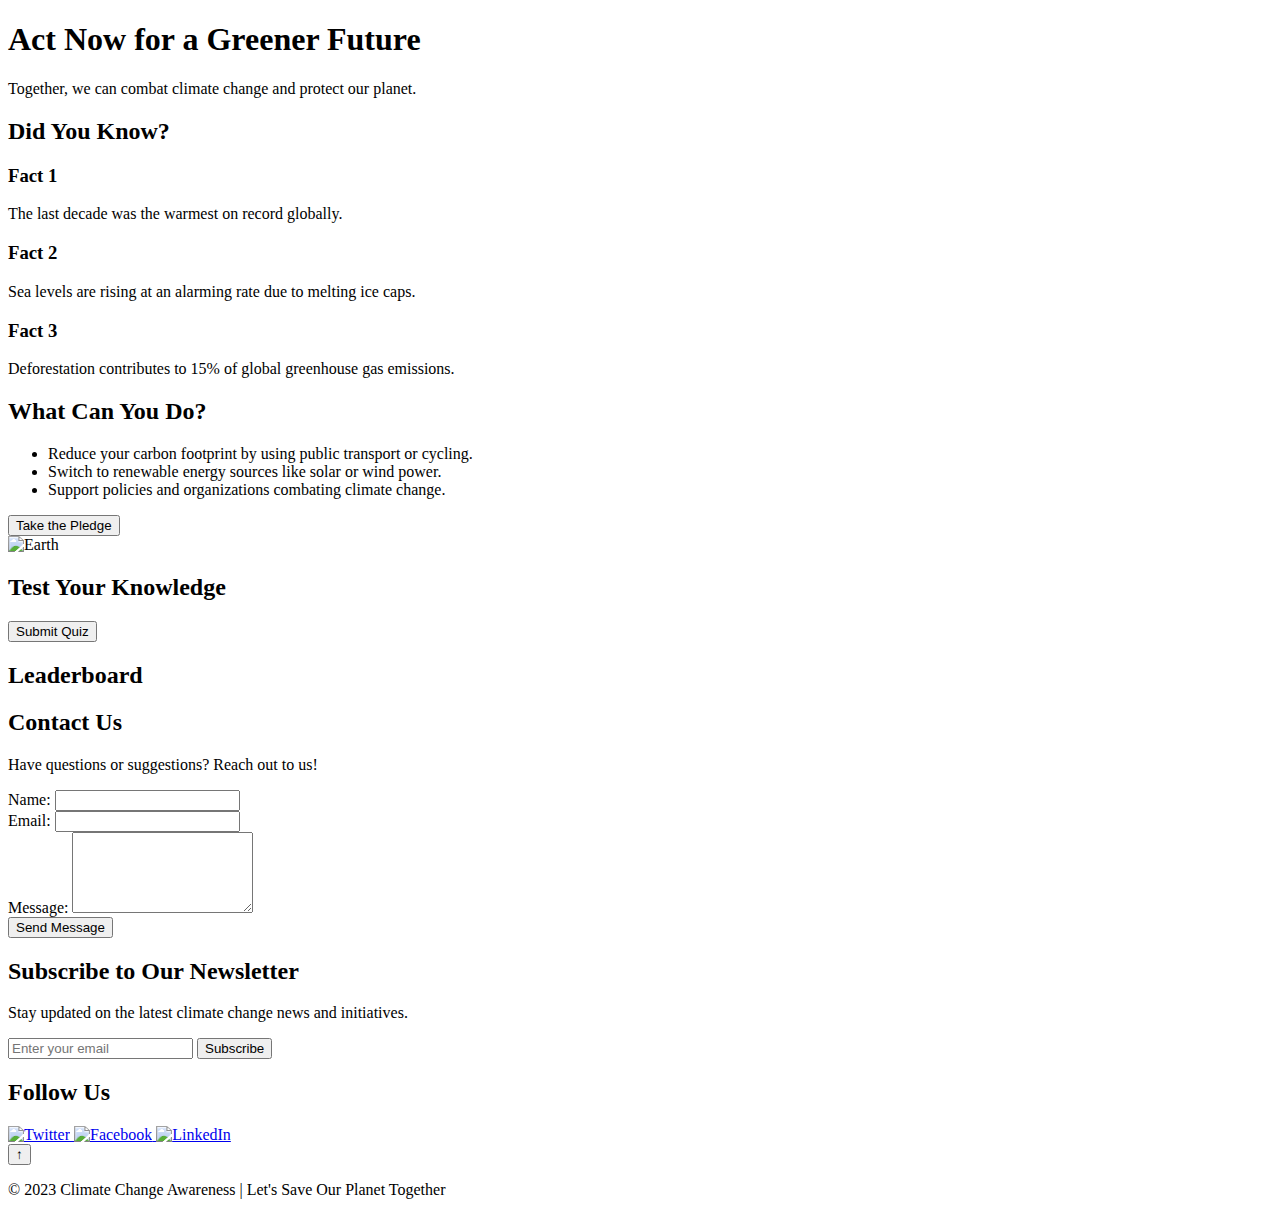
==== index.html @ f74001a7 "Create index.html" ====
<!DOCTYPE html>
<html lang="en">
<head>
  <meta charset="UTF-8">
  <meta name="viewport" content="width=device-width, initial-scale=1.0">
  <title>Climate Change Awareness</title>
  <link rel="stylesheet" href="styles.css">
</head>
<body>
  <header>
    <h1>Act Now for a Greener Future</h1>
    <p class="subtitle">Together, we can combat climate change and protect our planet.</p>
  </header>

  <main>
    <!-- Facts Section -->
    <section id="facts">
      <h2>Did You Know?</h2>
      <div class="fact-container">
        <div class="fact-box">
          <h3>Fact 1</h3>
          <p>The last decade was the warmest on record globally.</p>
        </div>
        <div class="fact-box">
          <h3>Fact 2</h3>
          <p>Sea levels are rising at an alarming rate due to melting ice caps.</p>
        </div>
        <div class="fact-box">
          <h3>Fact 3</h3>
          <p>Deforestation contributes to 15% of global greenhouse gas emissions.</p>
        </div>
      </div>
    </section>

    <!-- Call to Action Section -->
    <section id="call-to-action">
      <h2>What Can You Do?</h2>
      <ul>
        <li>Reduce your carbon footprint by using public transport or cycling.</li>
        <li>Switch to renewable energy sources like solar or wind power.</li>
        <li>Support policies and organizations combating climate change.</li>
      </ul>
      <button id="pledge-button">Take the Pledge</button>
    </section>

    <!-- Animation Section -->
    <section id="animation">
      <div class="earth">
        <img src="https://upload.wikimedia.org/wikipedia/commons/thumb/9/97/The_Earth_seen_from_Apollo_17.jpg/640px-The_Earth_seen_from_Apollo_17.jpg" alt="Earth">
      </div>
    </section>

    <!-- Quiz Section -->
    <section id="quiz">
      <h2>Test Your Knowledge</h2>
      <div id="quiz-progress">
        <div id="progress-bar"></div>
      </div>
      <div id="quiz-questions">
        <!-- Quiz questions will be dynamically inserted here -->
      </div>
      <button id="submit-quiz">Submit Quiz</button>
      <p id="quiz-result"></p>
    </section>

    <!-- Leaderboard Section -->
    <section id="leaderboard">
      <h2>Leaderboard</h2>
      <ul id="leaderboard-list"></ul>
    </section>

    <!-- Contact Section -->
    <section id="contact">
      <h2>Contact Us</h2>
      <p>Have questions or suggestions? Reach out to us!</p>
      <form id="contact-form" action="https://formspree.io/f/mqapearb" method="POST">
        <div class="form-group">
          <label for="name">Name:</label>
          <input type="text" id="name" name="name" required aria-required="true">
        </div>
        <div class="form-group">
          <label for="email">Email:</label>
          <input type="email" id="email" name="email" required aria-required="true">
        </div>
        <div class="form-group">
          <label for="message">Message:</label>
          <textarea id="message" name="message" rows="5" required aria-required="true"></textarea>
        </div>
        <button type="submit">Send Message</button>
      </form>
      <p id="form-message"></p>
    </section>

    <!-- Newsletter Section -->
    <section id="newsletter">
      <h2>Subscribe to Our Newsletter</h2>
      <p>Stay updated on the latest climate change news and initiatives.</p>
      <form id="newsletter-form">
        <input type="email" id="newsletter-email" placeholder="Enter your email" required>
        <button type="submit">Subscribe</button>
      </form>
      <p id="newsletter-message"></p>
    </section>

    <!-- Social Media Section -->
    <section id="social-media">
      <h2>Follow Us</h2>
      <div class="social-icons">
        <a href="https://twitter.com" target="_blank" aria-label="Twitter">
          <img src="https://cdn-icons-png.flaticon.com/512/124/124021.png" alt="Twitter" width="40">
        </a>
        <a href="https://facebook.com" target="_blank" aria-label="Facebook">
          <img src="https://cdn-icons-png.flaticon.com/512/124/124010.png" alt="Facebook" width="40">
        </a>
        <a href="https://linkedin.com" target="_blank" aria-label="LinkedIn">
          <img src="https://cdn-icons-png.flaticon.com/512/174/174857.png" alt="LinkedIn" width="40">
        </a>
      </div>
    </section>
  </main>

  <!-- Scroll-to-Top Button -->
  <button id="scroll-to-top" title="Go to top">↑</button>

  <!-- Footer -->
  <footer>
    <p>&copy; 2023 Climate Change Awareness | Let's Save Our Planet Together</p>
  </footer>

  <script src="script.js"></script>
</body>
</html>
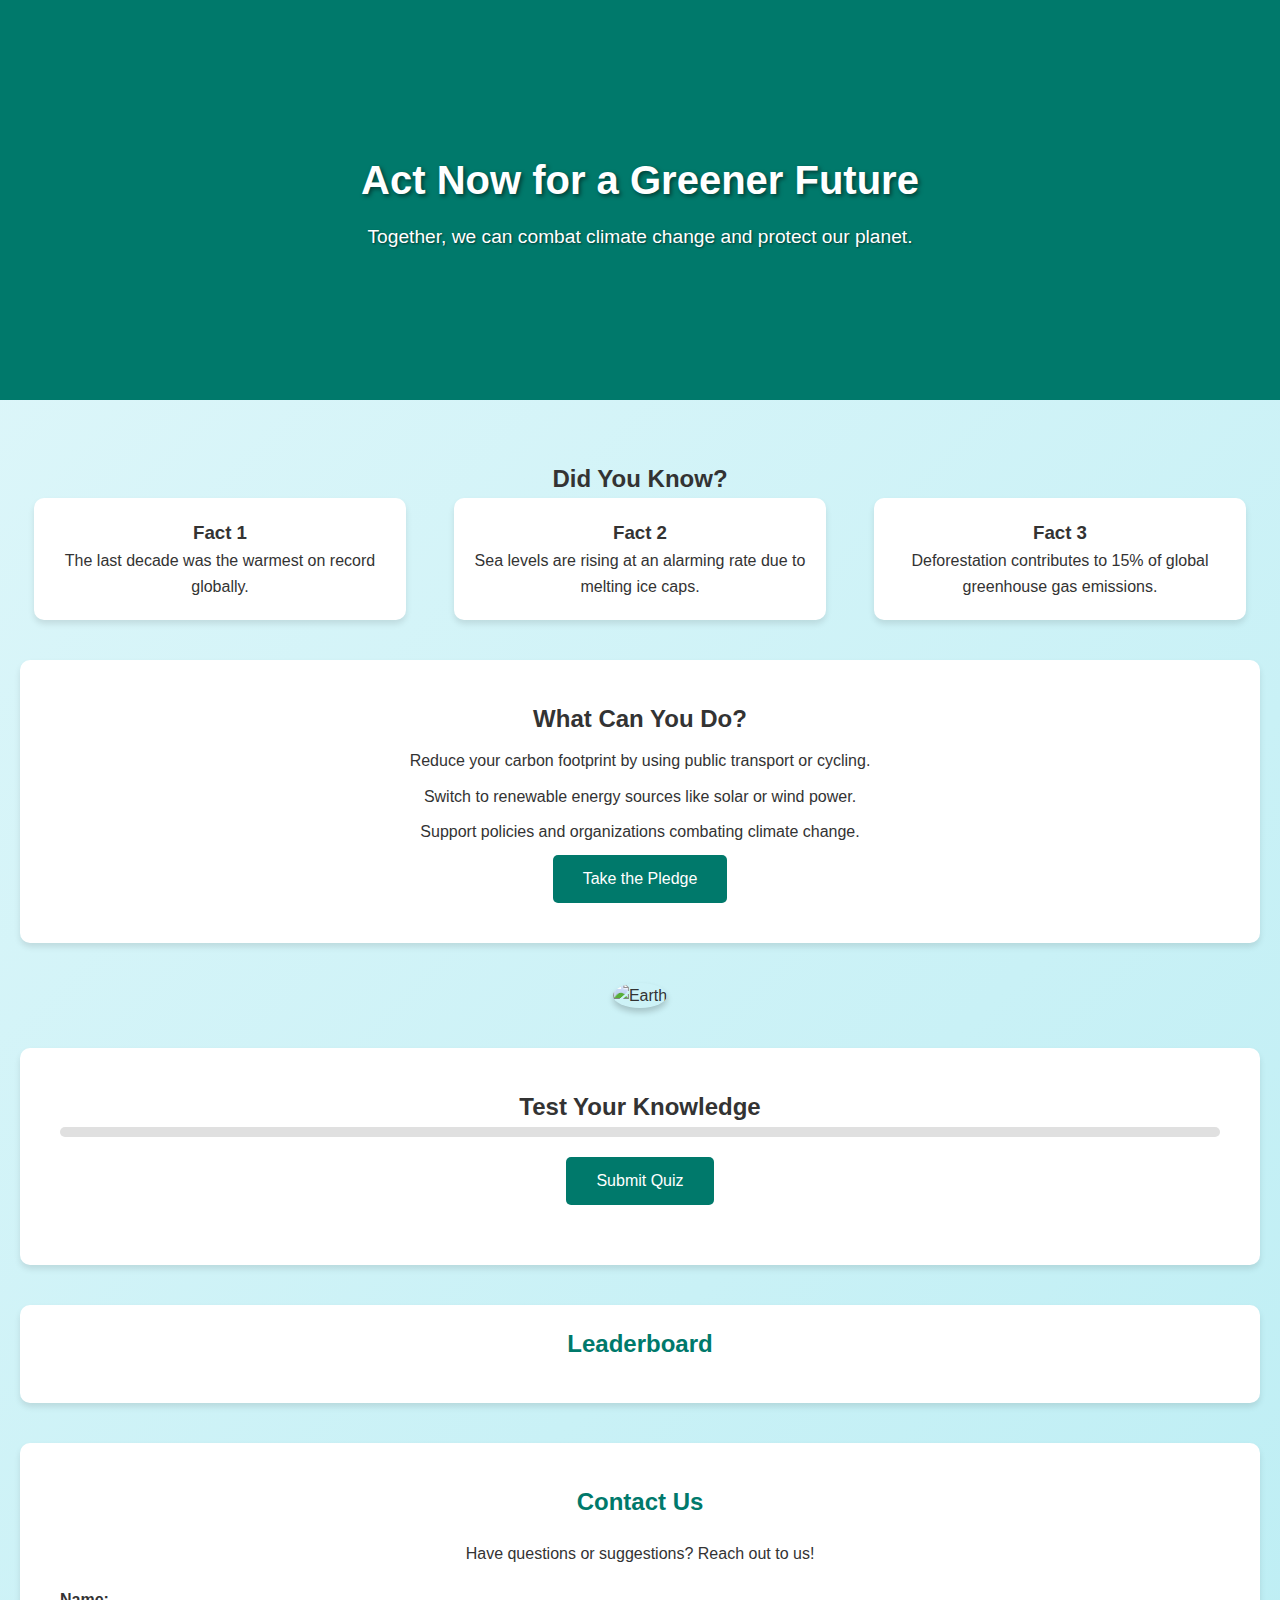
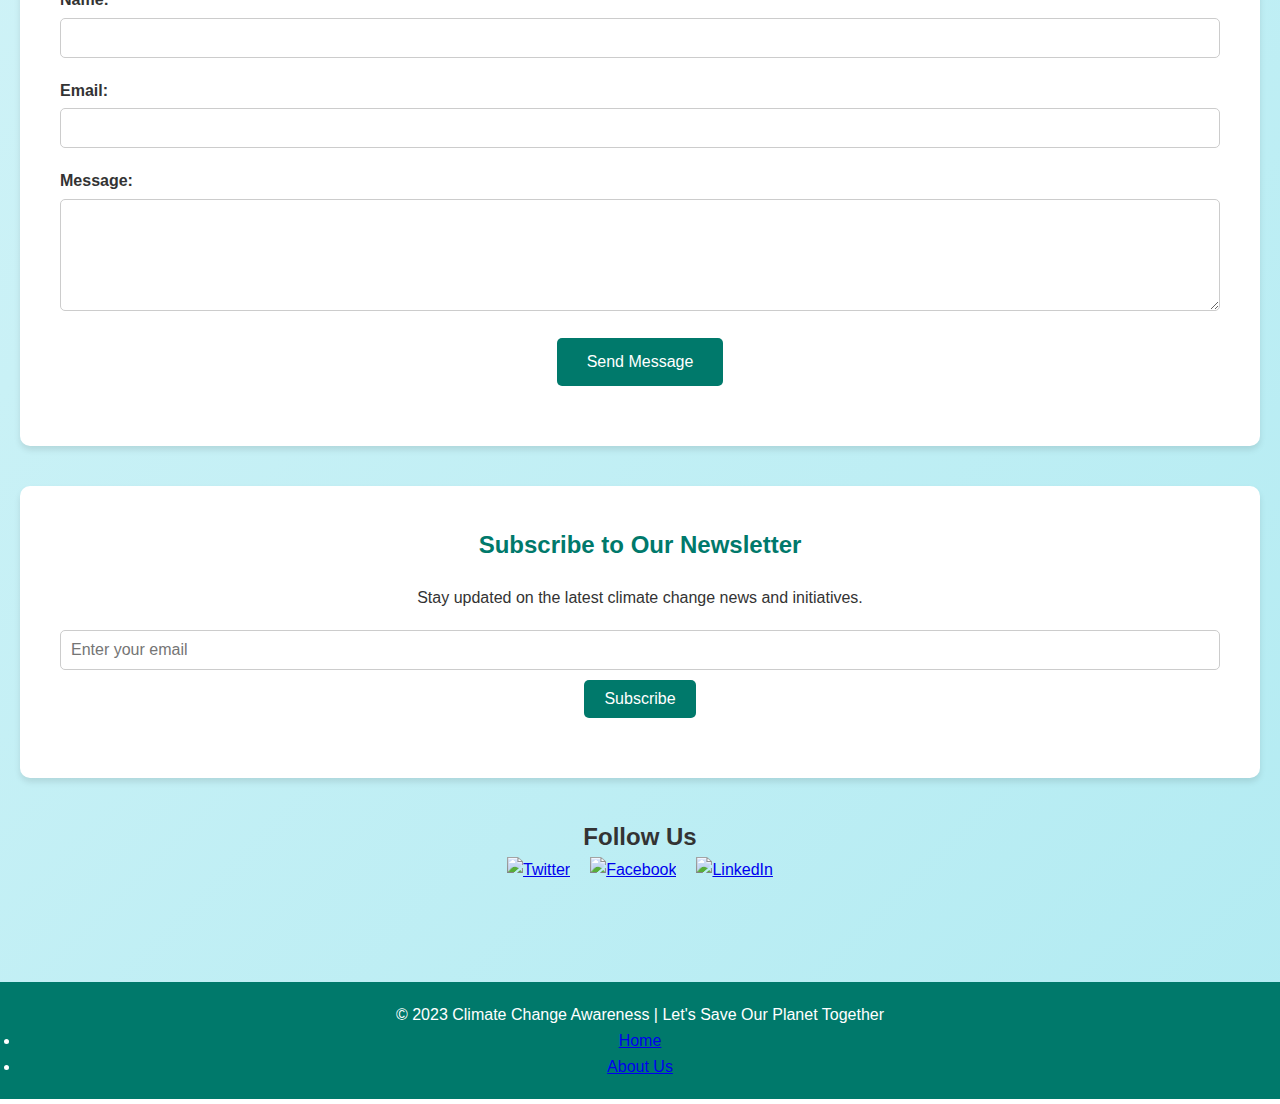
==== commit 48b8e410: "Update index.html" ====
--- a/index.html
+++ b/index.html
@@ -5,12 +5,13 @@
   <meta name="viewport" content="width=device-width, initial-scale=1.0">
   <title>Climate Change Awareness</title>
   <link rel="stylesheet" href="styles.css">
+  <header>
+     <h1>Act Now for a Greener Future</h1>
+     <p class="subtitle">Together, we can combat climate change and protect our planet.</p>
+     
+   </header>
 </head>
 <body>
-  <header>
-    <h1>Act Now for a Greener Future</h1>
-    <p class="subtitle">Together, we can combat climate change and protect our planet.</p>
-  </header>
 
   <main>
     <!-- Facts Section -->
@@ -125,7 +126,14 @@
   <!-- Footer -->
   <footer>
     <p>&copy; 2023 Climate Change Awareness | Let's Save Our Planet Together</p>
+    <nav>
+      <ul>
+        <li><a href="index.html">Home</a></li>
+        <li><a href="about.html">About Us</a></li>
+      </ul>
+    </nav>
   </footer>
+
 
   <script src="script.js"></script>
 </body>
--- a/styles.css
+++ b/styles.css
@@ -0,0 +1,412 @@
+/* General Styles */
+* {
+  margin: 0;
+  padding: 0;
+  box-sizing: border-box;
+}
+
+body {
+  font-family: 'Arial', sans-serif;
+  background: linear-gradient(135deg, #e0f7fa, #b2ebf2);
+  color: #333;
+  line-height: 1.6;
+}
+
+header {
+  text-align: center;
+  padding: 100px 20px;
+  background: url('forest.png') no-repeat center center/cover, #00796b; /* Fallback color */
+  background-attachment: fixed;
+  color: white;
+  height: 400px;
+  display: flex;
+  flex-direction: column;
+  align-items: center;
+  justify-content: center;
+}
+
+header h1 {
+  font-size: 2.5rem;
+  margin-bottom: 10px;
+  text-shadow: 2px 2px 4px rgba(0, 0, 0, 0.5);
+}
+
+header .subtitle {
+  font-size: 1.2rem;
+  text-shadow: 1px 1px 2px rgba(0, 0, 0, 0.5);
+}
+
+main {
+  padding: 20px;
+}
+
+/* Facts Section */
+#facts {
+  text-align: center;
+  margin: 40px 0;
+}
+
+.fact-container {
+  display: flex;
+  justify-content: space-around;
+  flex-wrap: wrap;
+  gap: 20px;
+}
+
+.fact-box {
+  background-color: #fff;
+  padding: 20px;
+  border-radius: 10px;
+  box-shadow: 0 4px 6px rgba(0, 0, 0, 0.1);
+  width: 30%;
+  min-width: 250px;
+  transition: transform 0.3s ease;
+}
+
+.fact-box:hover {
+  transform: scale(1.05);
+}
+
+/* Call to Action Section */
+#call-to-action {
+  text-align: center;
+  background-color: #fff;
+  padding: 40px;
+  border-radius: 10px;
+  box-shadow: 0 4px 6px rgba(0, 0, 0, 0.1);
+  margin: 40px 0;
+}
+
+#call-to-action ul {
+  list-style: none;
+  padding: 0;
+}
+
+#call-to-action li {
+  margin: 10px 0;
+}
+
+#pledge-button {
+  background-color: #00796b;
+  color: white;
+  border: none;
+  padding: 15px 30px;
+  font-size: 1rem;
+  border-radius: 5px;
+  cursor: pointer;
+  transition: background-color 0.3s ease;
+}
+
+#pledge-button:hover {
+  background-color: #004d40;
+}
+
+/* Animation Section */
+#animation {
+  text-align: center;
+  margin: 40px 0;
+}
+
+.earth img {
+  width: 300px;
+  height: auto;
+  animation: spin 10s linear infinite;
+  border-radius: 50%;
+  box-shadow: 0 4px 6px rgba(0, 0, 0, 0.2);
+}
+
+@keyframes spin {
+  from {
+    transform: rotate(0deg);
+  }
+  to {
+    transform: rotate(360deg);
+  }
+}
+
+/* Quiz Section */
+#quiz {
+  text-align: center;
+  background-color: #fff;
+  padding: 40px;
+  border-radius: 10px;
+  box-shadow: 0 4px 6px rgba(0, 0, 0, 0.1);
+  margin: 40px 0;
+}
+
+#quiz-progress {
+  width: 100%;
+  height: 10px;
+  background-color: #e0e0e0;
+  border-radius: 5px;
+  margin-bottom: 20px;
+  overflow: hidden;
+}
+
+#progress-bar {
+  height: 100%;
+  width: 0;
+  background-color: #00796b;
+  transition: width 0.5s ease;
+}
+
+.quiz-question {
+  margin-bottom: 20px;
+}
+
+.quiz-question h3 {
+  margin-bottom: 10px;
+  color: #00796b;
+}
+
+.quiz-option {
+  display: block;
+  width: 100%;
+  padding: 10px;
+  margin: 5px 0;
+  background-color: #f9f9f9;
+  border: 1px solid #ccc;
+  border-radius: 5px;
+  cursor: pointer;
+  transition: background-color 0.3s ease;
+}
+
+.quiz-option:hover {
+  background-color: #e0f7fa;
+}
+
+.quiz-option.selected {
+  background-color: #00796b;
+  color: white;
+  border: 2px solid #004d40;
+}
+
+#submit-quiz {
+  background-color: #00796b;
+  color: white;
+  border: none;
+  padding: 15px 30px;
+  font-size: 1rem;
+  border-radius: 5px;
+  cursor: pointer;
+  transition: background-color 0.3s ease;
+}
+
+#submit-quiz:hover {
+  background-color: #004d40;
+}
+
+#quiz-result {
+  margin-top: 20px;
+  font-weight: bold;
+  color: #00796b;
+}
+
+/* Leaderboard Section */
+#leaderboard {
+  text-align: center;
+  background-color: #fff;
+  padding: 20px;
+  border-radius: 10px;
+  box-shadow: 0 4px 6px rgba(0, 0, 0, 0.1);
+  margin: 40px 0;
+}
+
+#leaderboard h2 {
+  margin-bottom: 20px;
+  color: #00796b;
+}
+
+#leaderboard-list {
+  list-style: none;
+  padding: 0;
+}
+
+#leaderboard-list li {
+  background-color: #f9f9f9;
+  padding: 10px;
+  margin: 5px 0;
+  border-radius: 5px;
+}
+
+/* Contact Section */
+#contact {
+  text-align: center;
+  background-color: #fff;
+  padding: 40px;
+  border-radius: 10px;
+  box-shadow: 0 4px 6px rgba(0, 0, 0, 0.1);
+  margin: 40px 0;
+}
+
+#contact h2 {
+  margin-bottom: 20px;
+  color: #00796b;
+}
+
+#contact p {
+  margin-bottom: 20px;
+}
+
+.form-group {
+  margin-bottom: 20px;
+  text-align: left;
+}
+
+.form-group label {
+  display: block;
+  margin-bottom: 5px;
+  font-weight: bold;
+}
+
+.form-group input,
+.form-group textarea {
+  width: 100%;
+  padding: 10px;
+  border: 1px solid #ccc;
+  border-radius: 5px;
+  font-size: 1rem;
+}
+
+.form-group textarea {
+  resize: vertical;
+}
+
+#contact-form button {
+  background-color: #00796b;
+  color: white;
+  border: none;
+  padding: 15px 30px;
+  font-size: 1rem;
+  border-radius: 5px;
+  cursor: pointer;
+  transition: background-color 0.3s ease;
+}
+
+#contact-form button:hover {
+  background-color: #004d40;
+}
+
+#form-message {
+  margin-top: 20px;
+  font-weight: bold;
+  color: #00796b;
+}
+
+/* Newsletter Section */
+#newsletter {
+  text-align: center;
+  background-color: #fff;
+  padding: 40px;
+  border-radius: 10px;
+  box-shadow: 0 4px 6px rgba(0, 0, 0, 0.1);
+  margin: 40px 0;
+}
+
+#newsletter h2 {
+  margin-bottom: 20px;
+  color: #00796b;
+}
+
+#newsletter p {
+  margin-bottom: 20px;
+}
+
+#newsletter-form input {
+  width: 100%;
+  padding: 10px;
+  border: 1px solid #ccc;
+  border-radius: 5px;
+  font-size: 1rem;
+  margin-bottom: 10px;
+}
+
+#newsletter-form button {
+  background-color: #00796b;
+  color: white;
+  border: none;
+  padding: 10px 20px;
+  font-size: 1rem;
+  border-radius: 5px;
+  cursor: pointer;
+  transition: background-color 0.3s ease;
+}
+
+#newsletter-form button:hover {
+  background-color: #004d40;
+}
+
+#newsletter-message {
+  margin-top: 20px;
+  font-weight: bold;
+  color: #00796b;
+}
+
+/* Social Media Section */
+#social-media {
+  text-align: center;
+  margin: 40px 0;
+}
+
+.social-icons {
+  display: flex;
+  justify-content: center;
+  gap: 20px;
+}
+
+.social-icons img {
+  width: 40px;
+  transition: transform 0.3s ease;
+}
+
+.social-icons img:hover {
+  transform: scale(1.2);
+}
+
+/* Scroll-to-Top Button */
+#scroll-to-top {
+  display: none;
+  position: fixed;
+  bottom: 20px;
+  right: 20px;
+  background-color: #00796b;
+  color: white;
+  border: none;
+  padding: 10px 15px;
+  border-radius: 50%;
+  cursor: pointer;
+  font-size: 1.5rem;
+}
+
+#scroll-to-top:hover {
+  background-color: #004d40;
+}
+
+/* Footer */
+footer {
+  text-align: center;
+  padding: 20px;
+  background-color: #00796b;
+  color: white;
+  margin-top: 40px;
+}
+
+/* Responsive Design */
+@media (max-width: 768px) {
+  .fact-container {
+    flex-direction: column;
+    align-items: center;
+  }
+
+  .fact-box {
+    width: 100%;
+  }
+
+  header h1 {
+    font-size: 2rem;
+  }
+
+  header .subtitle {
+    font-size: 1rem;
+  }
+}
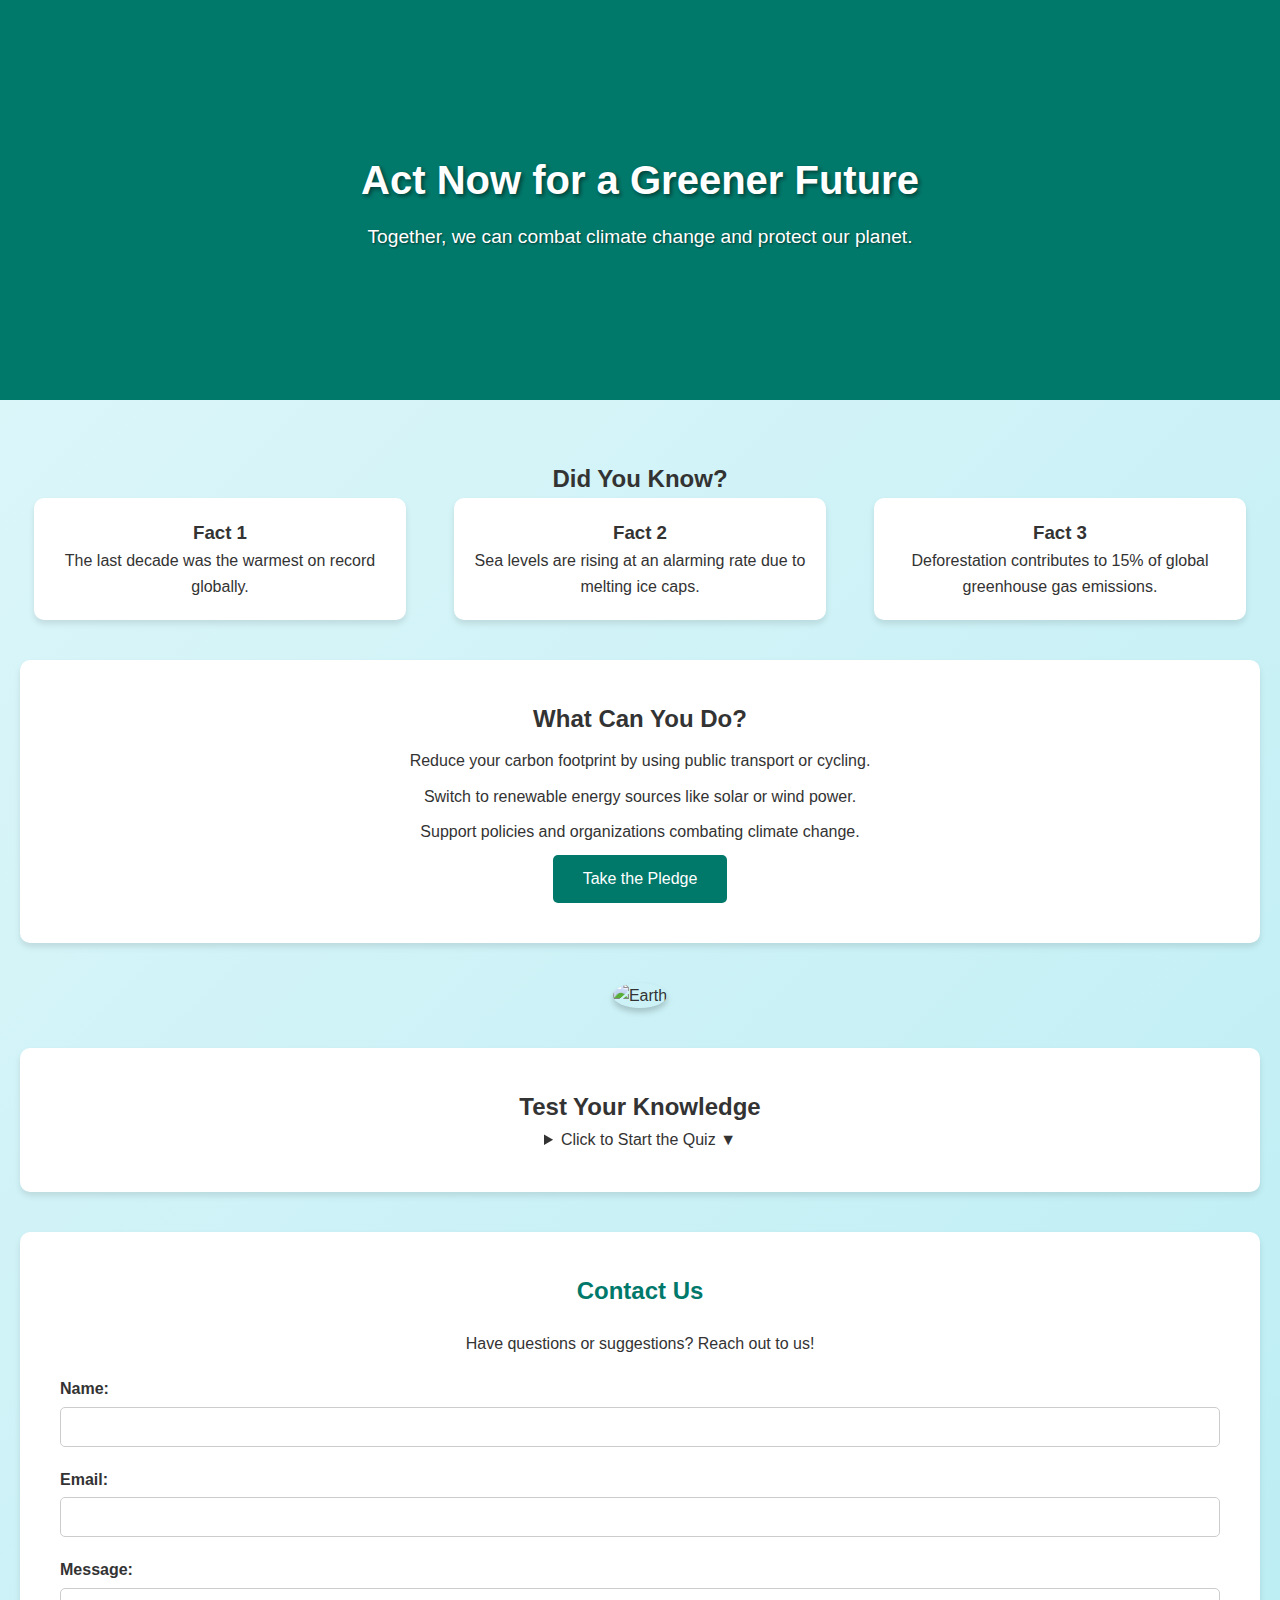
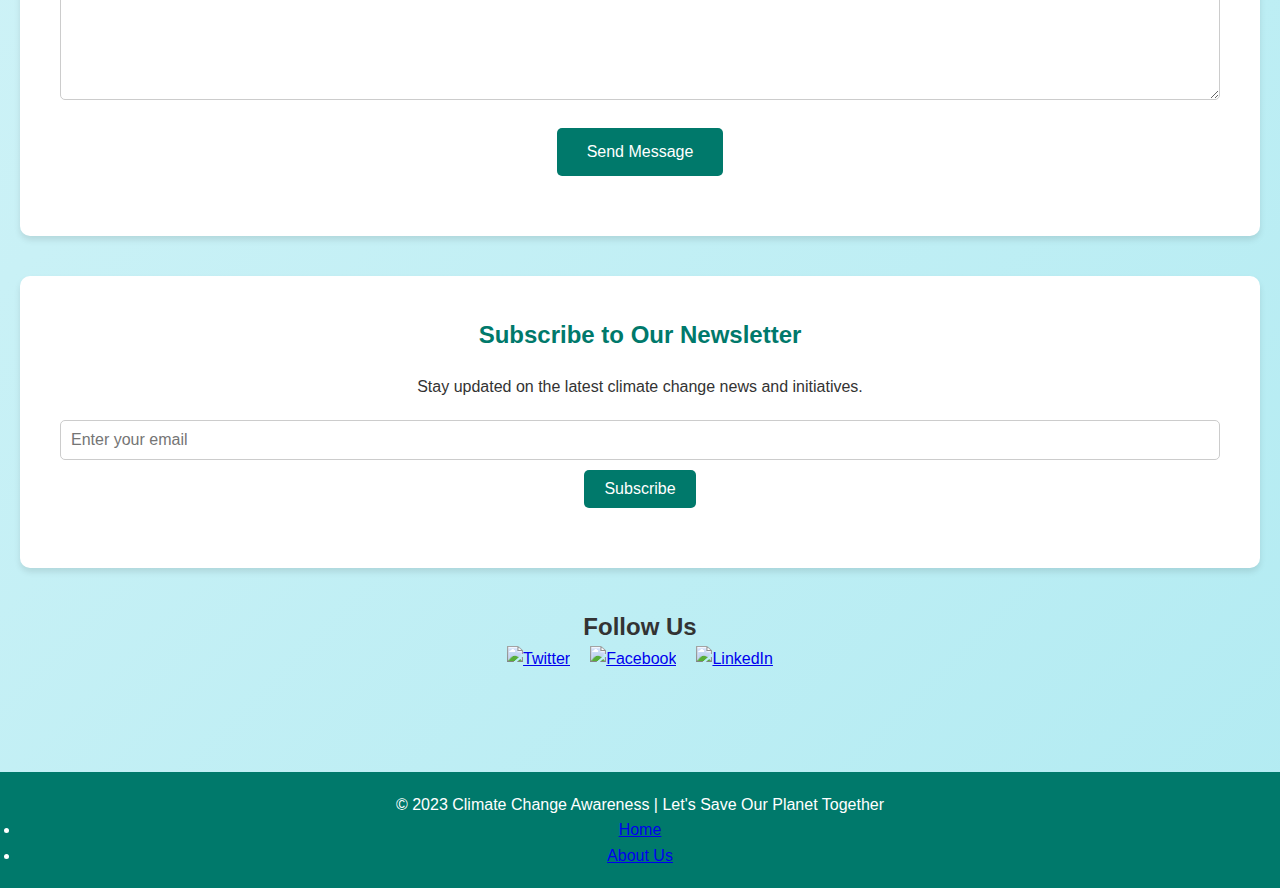
==== commit 38aa486e: "Update index.html" ====
--- a/index.html
+++ b/index.html
@@ -51,24 +51,23 @@
       </div>
     </section>
 
-    <!-- Quiz Section -->
-    <section id="quiz">
-      <h2>Test Your Knowledge</h2>
-      <div id="quiz-progress">
-        <div id="progress-bar"></div>
-      </div>
-      <div id="quiz-questions">
-        <!-- Quiz questions will be dynamically inserted here -->
-      </div>
-      <button id="submit-quiz">Submit Quiz</button>
-      <p id="quiz-result"></p>
-    </section>
-
-    <!-- Leaderboard Section -->
-    <section id="leaderboard">
-      <h2>Leaderboard</h2>
-      <ul id="leaderboard-list"></ul>
-    </section>
+   <section id="quiz">
+  <h2>Test Your Knowledge</h2>
+  <details>
+    <summary>
+      <span>Click to Start the Quiz</span>
+      <span class="dropdown-icon">▼</span>
+    </summary>
+    <div id="quiz-progress">
+      <div id="progress-bar"></div>
+    </div>
+    <div id="quiz-questions">
+      <!-- Quiz questions will be dynamically inserted here -->
+    </div>
+    <button id="submit-quiz">Submit Quiz</button>
+    <p id="quiz-result"></p>
+  </details>
+</section>
 
     <!-- Contact Section -->
     <section id="contact">
